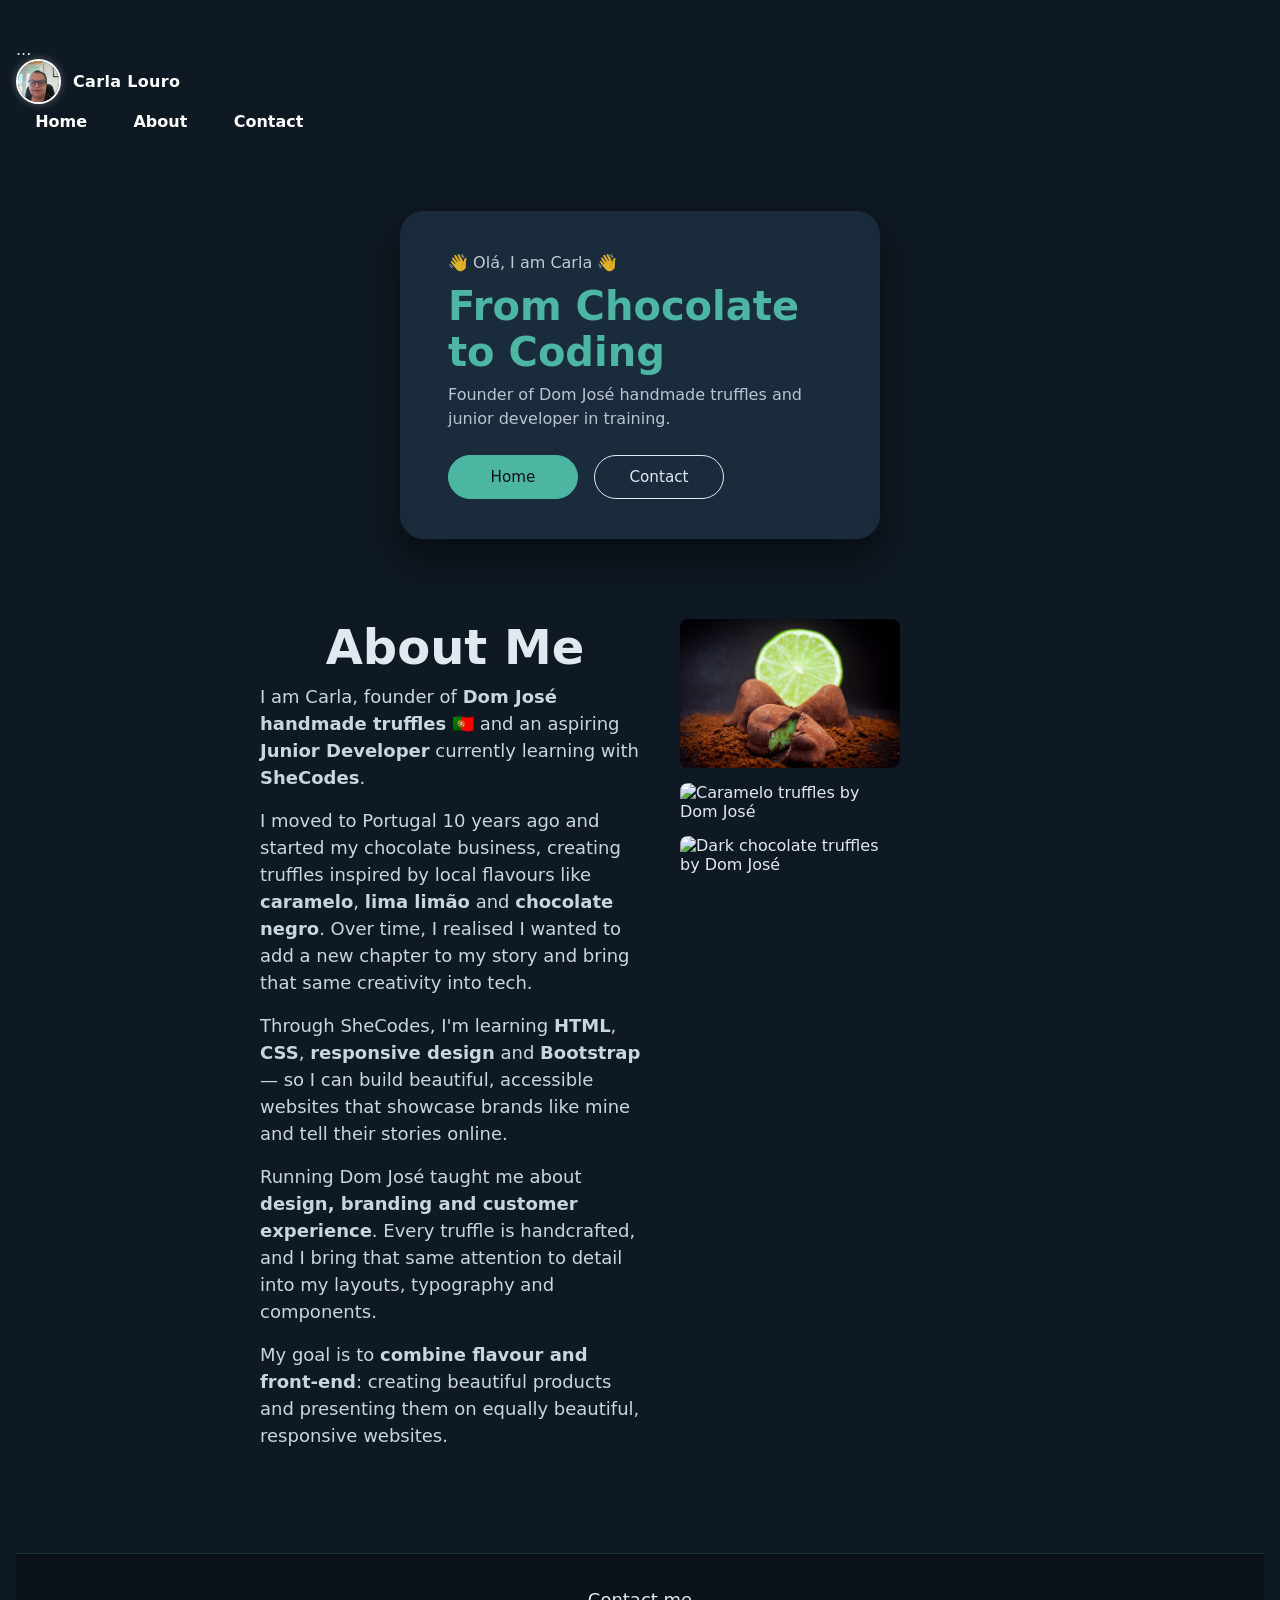
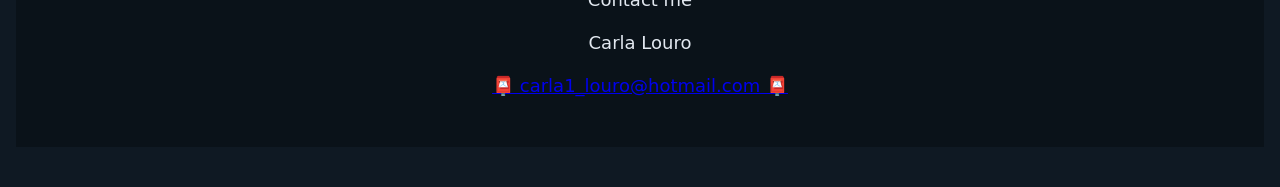
==== about.html @ e5324b71 "Add files via upload Completed week 4 Responsive Homepage Homework" ====
<!doctype html>
<html lang="en">
  <head>
    <meta charset="UTF-8" />
    <meta name="viewport" content="width=device-width, initial-scale=1.0" />
    <meta
      name="description"
      content="About Carla Louro, founder of Dom José handmade truffles and junior developer learning web design with SheCodes."
    />
    <link rel="icon" href="favicon.svg" />
    <link rel="canonical" href="[your-site-url.com](https://your-site-url.com/about.html)" />
    <title>About Carla | Dom José</title>
    <head>
  ...
  <!-- Bootstrap FIRST -->
  <link
    rel="stylesheet"
    href="[cdn.jsdelivr.net](https://cdn.jsdelivr.net/npm/bootstrap@5.3.3/dist/css/bootstrap.min.css)"
    integrity="sha384-QWTKZyjpPEjISv5WaRU9OFeRpok6YctnYmDr5pNlyT2bRjXh0JMhjY6hW+ALEwIH"
    crossorigin="anonymous"
  />
  <!-- Your CSS SECOND -->
  <link rel="stylesheet" href="style.css" />
</head>

  <body>

 <nav id="main-nav">
  <div class="nav-profile">
    <img
      src="images/carla-photo.jpg"
      alt="Carla Louro"
      class="nav-photo"
    />
    <span class="nav-name">Carla Louro</span>
  </div>
  <div class="nav-links">
    <a href="index.html">Home</a>
    <a href="about.html">About</a>
    <a href="contact.html">Contact</a>
  </div>
</nav>



    <main class="container">

      <!-- Hero card — no floating animation on inner pages -->
     <div class="hero-with-photo"></div>
      <section class="card">
        <p class="greeting"> 👋 Olá, I am Carla 👋</p>
        <h1 class="name">From Chocolate to Coding</h1>
        <p class="subtitle">
          Founder of Dom José handmade truffles and junior developer in training.
        </p>
        <div class="buttons">
          <a href="index.html" class="btn btn-primary">Home</a>
          <a href="mailto:carla1_louro@hotmail.com" class="btn btn-secondary">Contact</a>
        </div>
     </section>
      
     </div


      <!-- About section -->
      <section class="about">

        <div class="about-text">
          <h2>About Me</h2>
          <p>
            I am Carla, founder of
            <strong>Dom José handmade truffles</strong> 🇵🇹 and an aspiring
            <strong>Junior Developer</strong> currently learning with
            <strong>SheCodes</strong>.
          </p>
          <p>
            I moved to Portugal 10 years ago and started my chocolate business,
            creating truffles inspired by local flavours like
            <strong>caramelo</strong>, <strong>lima limão</strong> and
            <strong>chocolate negro</strong>. Over time, I realised I wanted to
            add a new chapter to my story and bring that same creativity into tech.
          </p>
          <p>
            Through SheCodes, I'm learning <strong>HTML</strong>,
            <strong>CSS</strong>, <strong>responsive design</strong> and
            <strong>Bootstrap</strong> — so I can build beautiful, accessible
            websites that showcase brands like mine and tell their stories online.
          </p>
          <p>
            Running Dom José taught me about
            <strong>design, branding and customer experience</strong>. Every
            truffle is handcrafted, and I bring that same attention to detail
            into my layouts, typography and components.
          </p>
          <p>
            My goal is to <strong>combine flavour and front‑end</strong>:
            creating beautiful products and presenting them on equally
            beautiful, responsive websites.
          </p>
        </div>

        <div class="about-images">
          <img
            src="images/lime-truffles.JPG"
            alt="Lime truffles by Dom José"
            class="img-fluid"
          />
          <img
            src="images/caramel-truffles.jpg"
            alt="Caramelo truffles by Dom José"
            class="img-fluid"
          />
          <img
            src="images/dark-chocolate-truffles.jpg"
            alt="Dark chocolate truffles by Dom José"
            class="img-fluid"
          />
       

        </div>

      </section>
    </main>

    <footer id="contact">
      <div class="container text-center">
        <p class="mb-1">Contact me</p>
        <p class="mb-1 fw-bold">Carla Louro</p>
        <p class="mb-0">
          <a href="mailto:carla1_louro@hotmail.com" class="text-decoration-none">
            📮 carla1_louro@hotmail.com 📮
          </a>
        </p>
      </div>
    </footer>

    <script
      src="[cdn.jsdelivr.net](https://cdn.jsdelivr.net/npm/bootstrap@5.3.3/dist/js/bootstrap.bundle.min.js)"
      integrity="sha384-YvpcrYf0tY3lHB60NNkmXc5s9fDVZLESaAA55NDzOxhy9GkcIdslK1eN7N6jIeHz"
      crossorigin="anonymous"
    ></script>
  </body>
</html>
---- style.css ----
/* =============== CSS VARIABLES =============== */

:root {
  /* Page + cards */
  --bg-color: #0f1923;          /* deep navy/charcoal */
  --card-bg: #1a2b3c;           /* slightly lighter navy */
  --card-shadow: 0 20px 40px rgba(0, 0, 0, 0.5);

  /* Colors */
  --primary-color: #4db6a2;     /* your aqua green — stays */
  --secondary-color: #e2e8f0;   /* light grey for text */

  /* Other */
  --button-radius: 999px;
  --box-shadow: 0 5px 10px rgba(0, 0, 0, 0.3);
}


/* =============== RESET =============== */
* {
  box-sizing: border-box;
  margin: 0;
  padding: 0;
}

/* =============== BASE =============== */
body {
  margin: 0;
  padding: 40px 16px;
  min-height: 100vh;
  background-color: var(--bg-color);
  color: #111827;
  font-family: system-ui, -apple-system, BlinkMacSystemFont, "Segoe UI", sans-serif;
}

main,
.container {
  max-width: 800px;
  margin: 0 auto;
}

section {
  max-width: 600px;
  width: 100%;
  margin: 0 auto 32px;
  color: var(--secondary-color);
}

section h2 {
  margin-bottom: 0.5rem;
}

section p {
  opacity: 0.9;
  text-align: left;
}

/* =============== HEADINGS =============== */
h1, h2, h3 {
  text-align: center;
  margin: 0 0 16px;
}

h1 { font-size: clamp(2rem, 6vw, 4rem); }
h2 { font-size: clamp(1.5rem, 4vw, 3rem); }
h3 { font-size: 24px; opacity: 0.9; }

/* =============== PARAGRAPHS =============== */
p {
  font-size: 18px;
  line-height: 1.5;
  margin-bottom: 16px;
  text-align: center;
  color: var(--secondary-color);
}

/* =============== NAVBAR =============== */
.navbar {
  box-shadow: 0 2px 10px rgba(0, 0, 0, 0.2);
}

/* =============== HERO CARD =============== */
.card {
  background-color: var(--card-bg);
  padding: 2.5rem 3rem;
  border-radius: 1.5rem;
  box-shadow: var(--card-shadow);
  text-align: left;
  max-width: 480px;
  width: 100%;
  margin: 40px auto;
  border: none; /* overrides Bootstrap's default card border */
}

/* Floating animation — applied via extra class to avoid
   affecting any other cards on other pages */
.floating-card {
  animation: floatCard 4s ease-in-out infinite;
  will-change: transform;
}

@keyframes floatCard {
  0%   { transform: translateY(0px); }
  50%  { transform: translateY(-12px); }
  100% { transform: translateY(0px); }
}
/* =============== HERO + PHOTO ROW =============== */
.hero-with-photo {
  display: flex;
  flex-direction: row;
  align-items: center;
  justify-content: center;
  gap: 2rem;
  margin-top: 2rem;
  flex-wrap: wrap;   /* stacks on mobile */
}

.carla-photo {
  height: 150px !important;
  width: 150px !important;
  max-width: 150px !important;
  min-width: 150px !important;
  object-fit: cover;
  object-position: center 25%;
  border-radius: 50% !important;
  border: 3px solid #4db6a2;
  box-shadow: 0 0 20px rgba(77, 182, 162, 0.4);
  display: block !important;
  flex-shrink: 0;
}


/* =============== CARD CONTENT =============== */
.greeting {
  font-size: 1rem;
  margin-bottom: 0.5rem;
  opacity: 0.85;
  color: #e2e8f0;
  text-align: left;
}

.name {
  font-size: clamp(1.6rem, 4vw, 2.5rem);
  color: var(--primary-color);
  margin-bottom: 0.5rem;
  text-align: left;
}

.subtitle {
  font-size: 1rem;
  opacity: 0.9;
  margin-bottom: 1.5rem;
  color: #cbd5e1;
  text-align: left;
}

/* =============== BUTTONS =============== */
.buttons {
  display: flex;
  gap: 1rem;
  justify-content: flex-start;
  align-items: center;
  flex-wrap: wrap;
}

.btn {
  display: inline-flex;
  justify-content: center;
  align-items: center;
  min-width: 130px;
  padding: 0.75rem 1.6rem;
  border-radius: var(--button-radius);
  font-size: 0.95rem;
  text-decoration: none;
  border: 1px solid transparent;
  transition:
    background-color 0.2s ease,
    color 0.2s ease,
    transform 0.1s ease;
}

.btn-primary {
  background-color: var(--primary-color);
  color: #0b1120;
  border-color: var(--primary-color);
}

.btn-secondary {
  background-color: transparent;
  color: #e2e8f0;
  border-color: #e2e8f0;
}

.btn:hover {
  transform: translateY(-2px);
  filter: brightness(1.1);
}

/* =============== LEARNING SECTION =============== */
.learning-section {
  background: rgba(255, 255, 255, 0.05);     /* darker, subtle on navy */
  backdrop-filter: blur(6px);
  -webkit-backdrop-filter: blur(6px);
  border-radius: 1rem;
  padding: 2rem 2rem;
  border-left: 4px solid var(--primary-color);
  border: 1px solid rgba(77, 182, 162, 0.15); /* subtle aqua border all round */
  border-left: 4px solid var(--primary-color); /* keeps the strong left accent */
  max-width: 480px;
}

.learning-section h2 {
  color: #4db6a2;                /* aqua instead of plain white — matches the theme */
  text-align: left;
  font-size: 1.6rem;
  margin-bottom: 0.75rem;
}

.learning-section p {
  color: #cbd5e1;                /* slightly softer than before, reads well on dark */
  text-align: left;
  font-size: 1rem;
  opacity: 1;
  margin: 0;
}


/* =============== NAVIGATION LINKS (other pages) =============== */
.navigation-links {
  display: flex;
  margin-top: 40px;
  justify-content: center;
}

.navigation-links a {
  margin: 20px;
  border-radius: 4px;
  padding: 20px 15px;
  text-decoration: none;
  text-transform: capitalize;
}

.contact-link {
  background: var(--primary-color);
  box-shadow: var(--box-shadow);
  color: #0b1120;
}

.about-link {
  color: var(--primary-color);
  border: 1px solid var(--primary-color);
}

.homepage-link {
  color: var(--primary-color);
  text-align: center;
  display: block;
}

/* =============== ABOUT PAGE =============== */
.about-paragraphs {
  display: flex;
  margin: 30px 0;
}

.about-paragraphs p {
  margin: 10px;
}

.about {
  max-width: 1100px;
  margin: 40px auto;
  padding: 40px 20px;
  display: flex;
  flex-wrap: wrap;
  gap: 30px;
  align-items: flex-start;
  justify-content: center;
}

.about-text {
  flex: 1 1 300px;
  min-width: 260px;
}

.about-text p {
  text-align: left;
}

.about-images {
  flex: 1 1 250px;
  min-width: 220px;
  display: flex;
  flex-direction: column;
  gap: 15px;
  align-items: flex-start;
}

.about-images img {
  display: block;
  max-width: 220px;
  width: 100%;
  height: auto;
  border-radius: 8px;
  object-fit: cover;
}

/* =============== EMAIL LINK =============== */
.email-link {
  display: flex;
  justify-content: center;
  color: var(--primary-color);
  font-size: 28px;
  text-decoration: none;
}

.email-link:hover {
  text-decoration: underline;
}

/* =============== CONTACT NAV =============== */
.contact-nav {
  text-align: center;
  margin-top: 24px;
}

.contact-nav a {
  display: inline-block;
  margin: 0 0.8rem;
  font-size: 1.2rem;
  color: var(--secondary-color);
  text-decoration: none;
}

.contact-nav a:hover {
  color: var(--primary-color);
}

/* =============== NAVBAR =============== */
body {
  margin: 0;
  padding: 40px 16px;
  min-height: 100vh;
  background-color: var(--bg-color);
  color: var(--secondary-color);
  font-family: system-ui, -apple-system, BlinkMacSystemFont, "Segoe UI", sans-serif;
}

p {
  font-size: 18px;
  line-height: 1.5;
  margin-bottom: 16px;
  text-align: center;
  color: var(--secondary-color);
}

section p {
  color: #cbd5e1;
  opacity: 1;
}


.nav-profile {
  display: flex;
  align-items: center;
  gap: 0.75rem;
}

.nav-photo {
  width: 45px;
  height: 45px;
  border-radius: 50%;
  object-fit: cover;
  object-position: center 25%;
  border: 2px solid #fff;
  box-shadow: 0 0 8px rgba(255, 255, 255, 0.3);
}

.nav-name {
  color: #ffffff;
  font-weight: 700;
  font-size: 1rem;
  letter-spacing: 0.02em;
}

.nav-links {
  display: flex;
  gap: 0.5rem;
  align-items: center;
}

#main-nav a {
  color: #ffffff;
  font-size: 1rem;
  font-weight: 600;
  text-decoration: none;
  padding: 0.5rem 1.2rem;
  border-radius: 999px;
  transition: background-color 0.2s ease;
}

#main-nav a:hover {
  background-color: rgba(255, 255, 255, 0.15);
}

/* Mobile — stack photo above links */
@media (max-width: 576px) {
  #main-nav {
    flex-direction: column;
    gap: 0.75rem;
    padding: 1rem;
  }

  .nav-links {
    justify-content: center;
  }
}



/* =============== FOOTER =============== */
footer {
  background-color: #0a1219 !important;  /* darkest tone */
  border-top: 1px solid rgba(77, 182, 162, 0.2);
  color: #fff;
  padding: 2rem 0;
  margin-top: 3rem;
}

/* =============== RESPONSIVE =============== */
@media (max-width: 768px) {
  body {
    padding: 20px 12px;
  }

  .card {
    padding: 2rem 1.5rem;
  }

  .about {
    flex-direction: column;
    align-items: center;
    text-align: left;
  }

  .about-images {
    align-items: center;
  }

  .about-images img {
    max-width: 200px;
  }

  .buttons {
    justify-content: center;
  }
  .carla-photo {
  height: 120px !important;
  width: 120px !important;
  max-width: 120px !important;
  min-width: 120px !important;
  object-fit: cover;
  object-position: center 25%;
  border-radius: 50% !important;
  border: 3px solid #4db6a2;
  box-shadow: 0 0 20px rgba(77, 182, 162, 0.4);
  margin-bottom: 1rem;
  display: block !important;
  flex-shrink: 0;
}


}

/* =============== PROJECTS SECTION =============== */
.projects-section {
  max-width: 760px;
  margin: 0 auto 3rem;
}

.projects-title {
  color: #113831;
  text-align: center;
  font-size: 1.8rem;
  font-weight: 700;
  margin-bottom: 0.5rem;
}

.projects-intro {
  color: #e2e8f0;
  text-align: center;
  font-size: 1rem;
  margin-bottom: 2rem;
  opacity: 1;
}

.projects-grid {
  display: grid;
  grid-template-columns: repeat(auto-fit, minmax(220px, 1fr));
  gap: 1.5rem;
}

.project-card {
  background: rgba(255, 255, 255, 0.12);
  backdrop-filter: blur(6px);
  -webkit-backdrop-filter: blur(6px);
  border-radius: 1.2rem;
  padding: 1.6rem 1.5rem;
  display: flex;
  flex-direction: column;
  gap: 0.6rem;
  box-shadow: 0 8px 24px rgba(0, 0, 0, 0.2);
  transition: transform 0.3s ease, box-shadow 0.3s ease;
}

.project-card:hover {
  transform: translateY(-6px);
  box-shadow: 0 16px 36px rgba(0, 0, 0, 0.3);
}

.project-header {
  display: flex;
  justify-content: space-between;
  align-items: center;
}

.project-icon {
  font-size: 1.8rem;
}

.project-tag {
  font-size: 0.75rem;
  font-weight: 600;
  background: rgba(77, 182, 162, 0.2);
  color: #123d36;
  padding: 0.25rem 0.7rem;
  border-radius: 999px;
  border: 1px solid rgba(77, 182, 162, 0.4);
}

.project-name {
  color: #fff;
  font-size: 1.1rem;
  font-weight: 700;
  text-align: left;
  margin: 0;
}

.project-desc {
  color: #cbd5e1;
  font-size: 0.9rem;
  line-height: 1.6;
  text-align: left;
  margin: 0;
  flex-grow: 1;
  opacity: 1;
}

.project-links {
  display: flex;
  gap: 0.6rem;
  flex-wrap: wrap;
  margin-top: 0.5rem;
}

.project-btn {
  display: inline-block;
  padding: 0.45rem 1rem;
  border-radius: 999px;
  font-size: 0.85rem;
  font-weight: 600;
  text-decoration: none;
  background-color: #4db6a2;
  color: #0b1120;
  transition: background-color 0.2s ease, transform 0.1s ease;
}

.project-btn:hover {
  background-color: #3a9e8c;
  color: #fff;
  transform: translateY(-2px);
}

.project-btn-outline {
  background-color: transparent;
  color: #4db6a2;
  border: 1px solid #4db6a2;
}

.project-btn-outline:hover {
  background-color: #4db6a2;
  color: #0b1120;
}
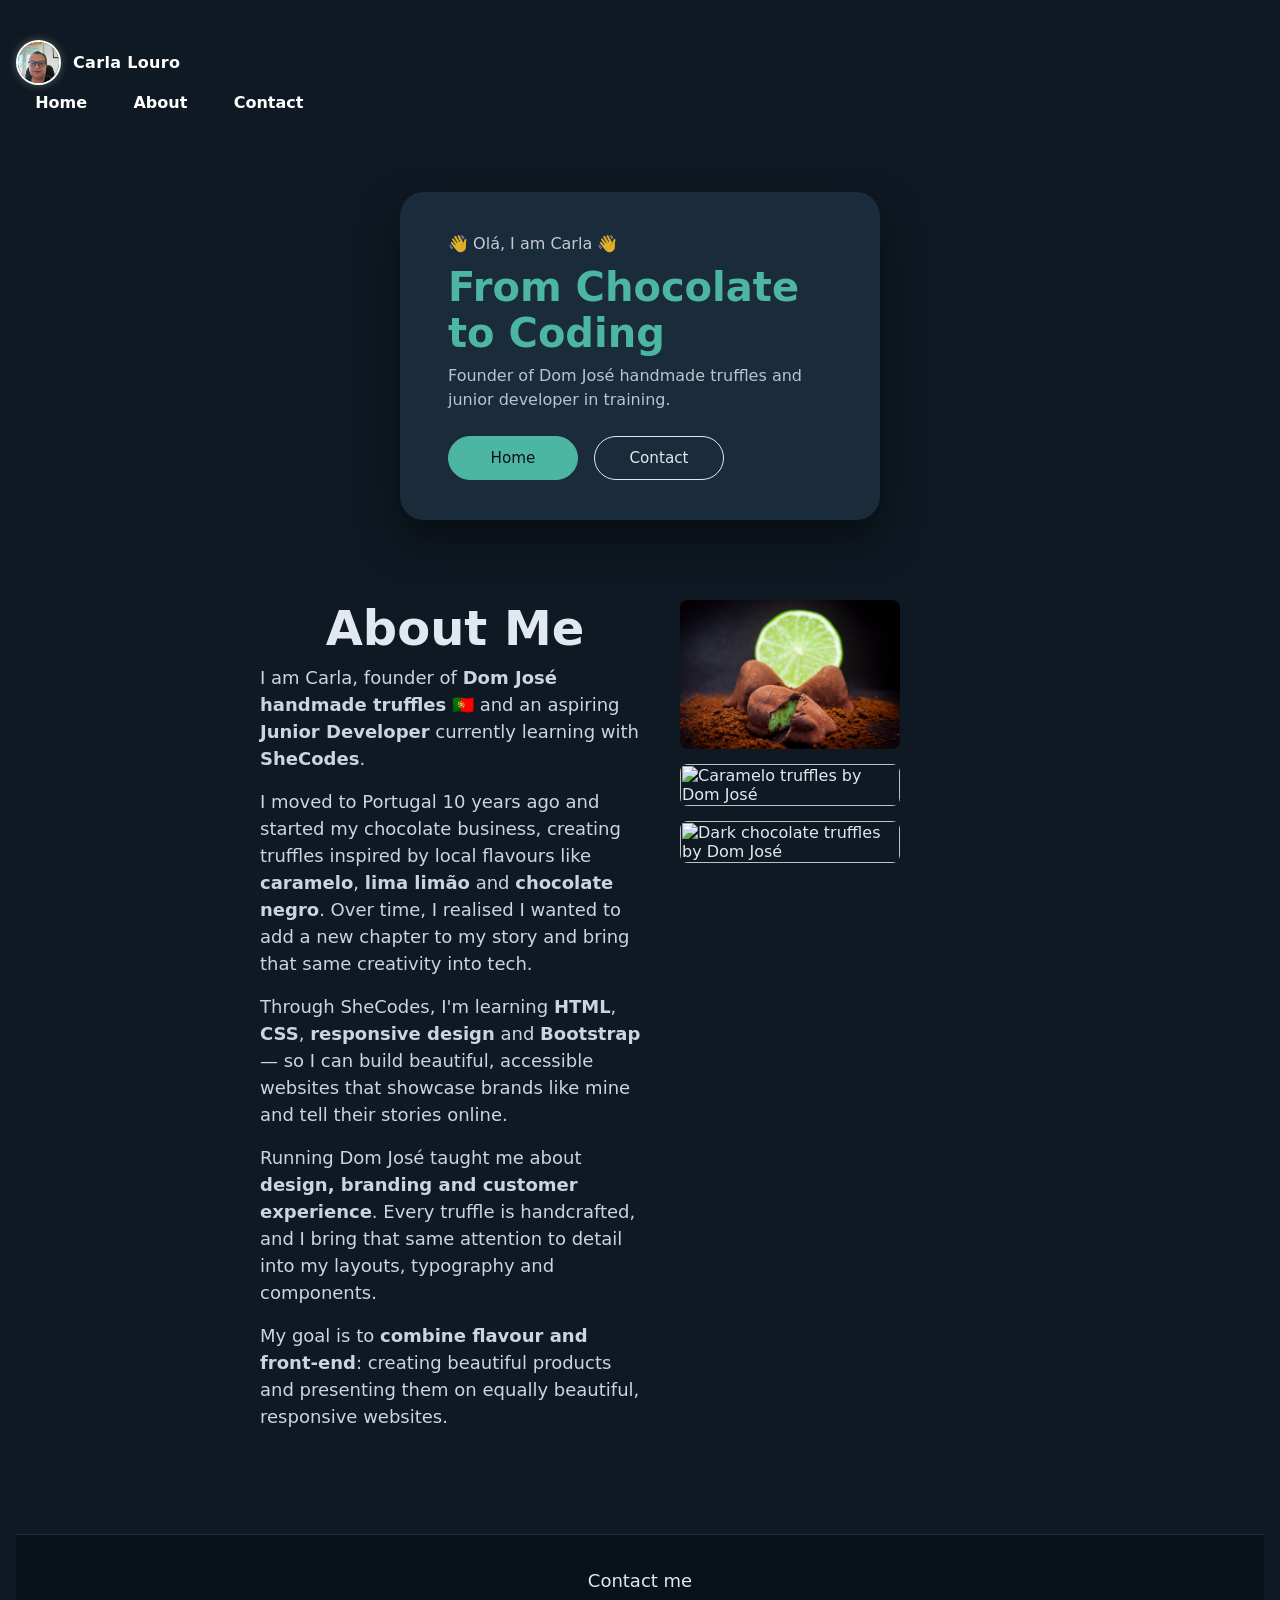
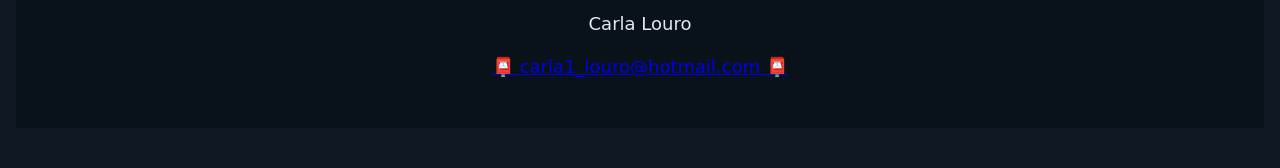
==== commit 59115b3d: "Add files via upload cleaned up header and inserted correct OG tags" ====
--- a/about.html
+++ b/about.html
@@ -1,18 +1,34 @@
-<!doctype html>
-<html lang="en">
-  <head>
-    <meta charset="UTF-8" />
-    <meta name="viewport" content="width=device-width, initial-scale=1.0" />
-    <meta
-      name="description"
-      content="About Carla Louro, founder of Dom José handmade truffles and junior developer learning web design with SheCodes."
-    />
-    <link rel="icon" href="favicon.svg" />
-    <link rel="canonical" href="[your-site-url.com](https://your-site-url.com/about.html)" />
-    <title>About Carla | Dom José</title>
-    <head>
-  ...
+<head>
+  <meta charset="UTF-8" />
+  <meta name="viewport" content="width=device-width, initial-scale=1.0" />
+  <meta
+    name="description"
+    content="About Carla Louro, founder of Dom José handmade truffles and junior developer learning web design with SheCodes."
+  />
+  <link rel="icon" href="favicon.svg" />
+
+  <!-- Open Graph — about.html only -->
+  <meta property="og:title" content="About Carla | Dom José Chocolates" />
+  <meta property="og:description" content="From handmade Portuguese truffles to front-end development — the story of Carla Louro." />
+  <meta property="og:url" content="https://carla-portfolio-project.vercel.app/about.html" />
+  <meta property="og:type" content="website" />
+  <meta property="og:image" content="https://carla-portfolio-project.vercel.app/images/carla-photo.jpg" />
+
+  <link rel="canonical" href="https://carla-portfolio-project.vercel.app/about.html" />
+  <title>About Carla | Dom José</title>
+  <link
+    rel="stylesheet"
+    href="[cdn.jsdelivr.net](https://cdn.jsdelivr.net/npm/bootstrap@5.3.3/dist/css/bootstrap.min.css)"
+    integrity="sha384-QWTKZyjpPEjISv5WaRU9OFeRpok6YctnYmDr5pNlyT2bRjXh0JMhjY6hW+ALEwIH"
+    crossorigin="anonymous"
+  />
+  <link rel="stylesheet" href="style.css" />
+</head>
+
+
   <!-- Bootstrap FIRST -->
+   
+
   <link
     rel="stylesheet"
     href="[cdn.jsdelivr.net](https://cdn.jsdelivr.net/npm/bootstrap@5.3.3/dist/css/bootstrap.min.css)"
@@ -21,6 +37,7 @@
   />
   <!-- Your CSS SECOND -->
   <link rel="stylesheet" href="style.css" />
+  <link rel="canonical" href="https://carla-portfolio-project.vercel.app/about.html" />
 </head>
 
   <body>
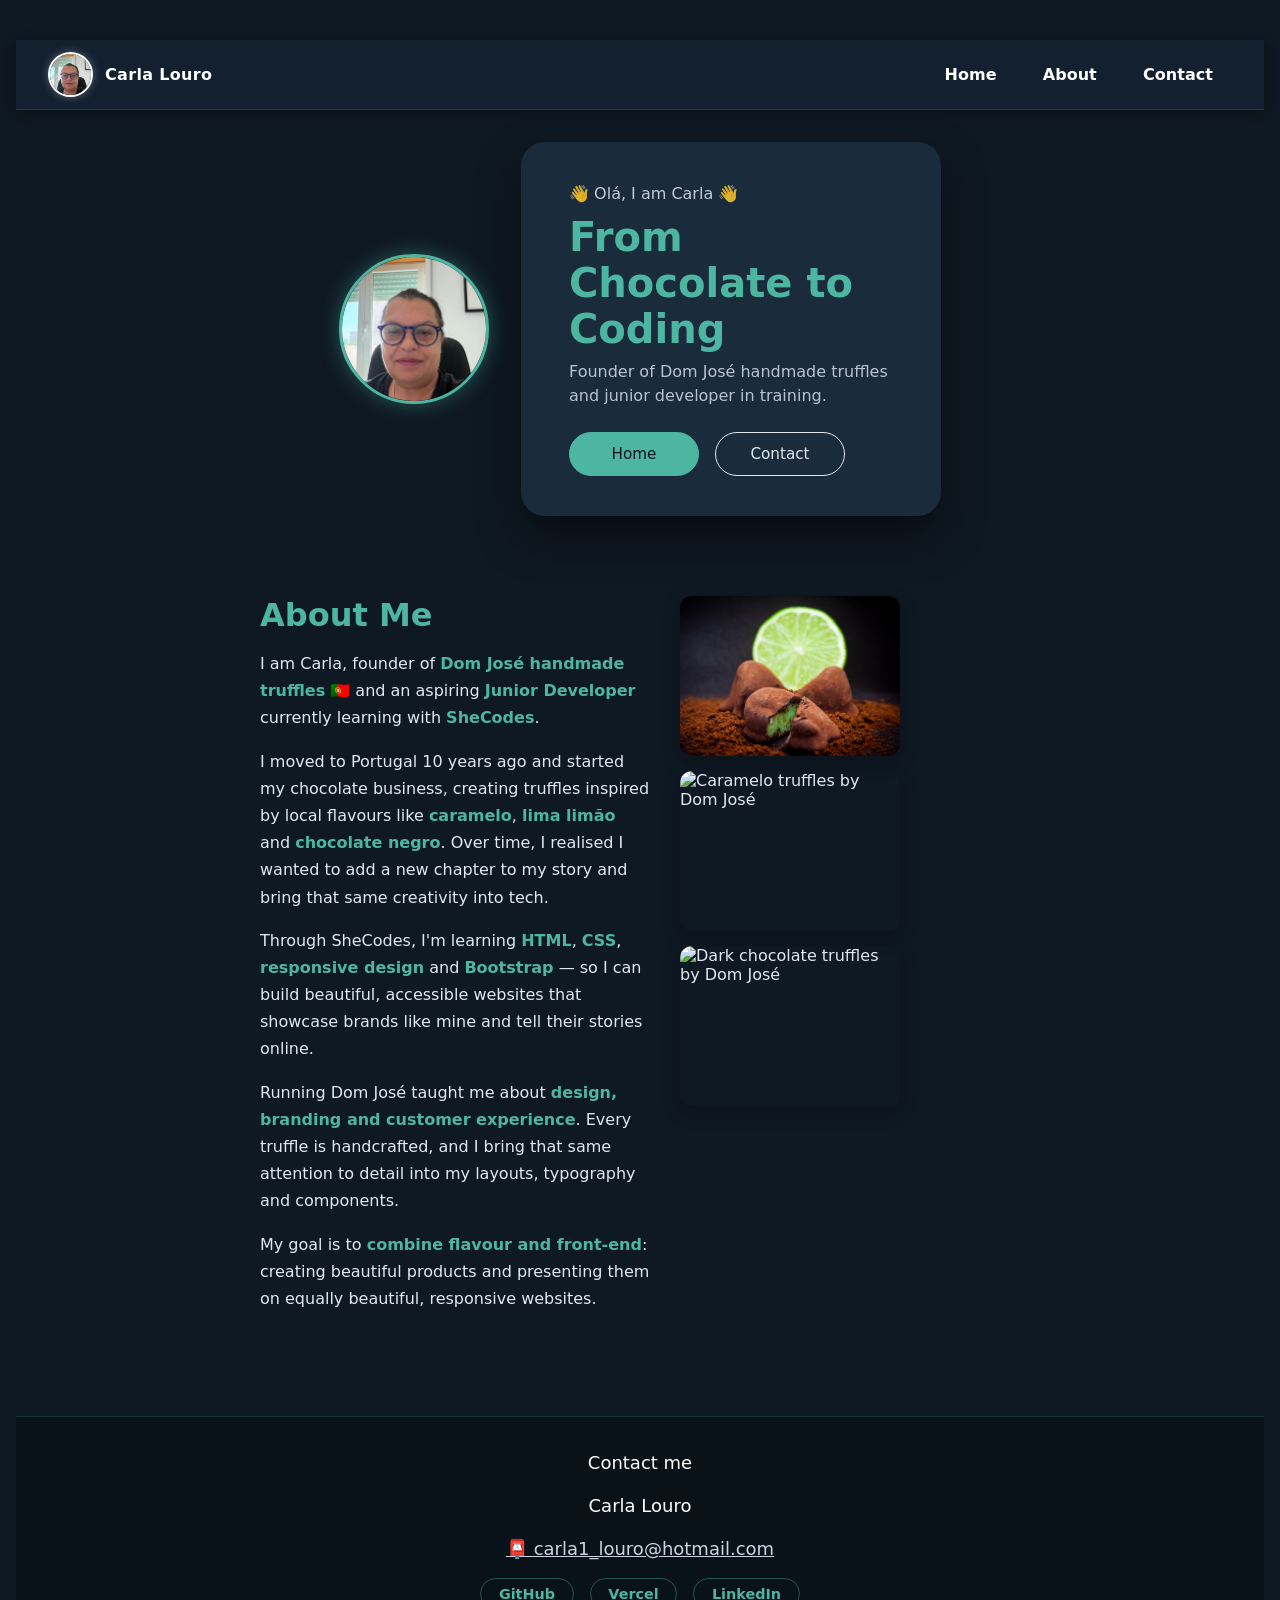
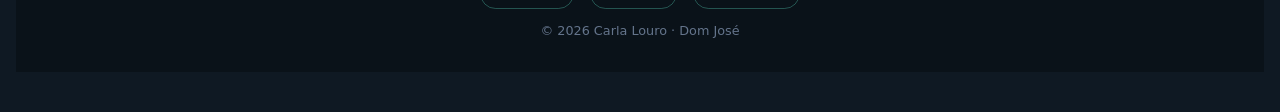
==== commit d099c74b: "Add files via upload fixed links to github, vercel, and linkedin" ====
--- a/about.html
+++ b/about.html
@@ -1,87 +1,82 @@
-<head>
-  <meta charset="UTF-8" />
-  <meta name="viewport" content="width=device-width, initial-scale=1.0" />
-  <meta
-    name="description"
-    content="About Carla Louro, founder of Dom José handmade truffles and junior developer learning web design with SheCodes."
-  />
-  <link rel="icon" href="favicon.svg" />
+<!doctype html>
+<html lang="en">
+  <head>
+    <meta charset="UTF-8" />
+    <meta name="viewport" content="width=device-width, initial-scale=1.0" />
+    <meta
+      name="description"
+      content="About Carla Louro, founder of Dom José handmade truffles and junior developer learning web design with SheCodes."
+    />
+    <link rel="icon" href="favicon.svg" />
 
-  <!-- Open Graph — about.html only -->
-  <meta property="og:title" content="About Carla | Dom José Chocolates" />
-  <meta property="og:description" content="From handmade Portuguese truffles to front-end development — the story of Carla Louro." />
-  <meta property="og:url" content="https://carla-portfolio-project.vercel.app/about.html" />
-  <meta property="og:type" content="website" />
-  <meta property="og:image" content="https://carla-portfolio-project.vercel.app/images/carla-photo.jpg" />
+    <!-- Open Graph -->
+    <meta property="og:title" content="About Carla | Dom José Chocolates" />
+    <meta
+      property="og:description"
+      content="From handmade Portuguese truffles to front-end development — the story of Carla Louro."
+    />
+    <meta
+      property="og:url"
+      content="[carla-portfolio-project.vercel.appReplace Allcarla-portfolio-project.vercel.app/about.html)"
+    />
+    <meta property="og:type" content="website" />
+    <meta
+      property="og:image"
+      content="[carla-portfolio-project.vercel.appReplace Allcarla-portfolio-project.vercel.app/images/carla-photo.jpg)"
+    />
 
-  <link rel="canonical" href="https://carla-portfolio-project.vercel.app/about.html" />
-  <title>About Carla | Dom José</title>
-  <link
-    rel="stylesheet"
-    href="[cdn.jsdelivr.net](https://cdn.jsdelivr.net/npm/bootstrap@5.3.3/dist/css/bootstrap.min.css)"
-    integrity="sha384-QWTKZyjpPEjISv5WaRU9OFeRpok6YctnYmDr5pNlyT2bRjXh0JMhjY6hW+ALEwIH"
-    crossorigin="anonymous"
-  />
-  <link rel="stylesheet" href="style.css" />
-</head>
-
-
-  <!-- Bootstrap FIRST -->
-   
-
-  <link
-    rel="stylesheet"
-    href="[cdn.jsdelivr.net](https://cdn.jsdelivr.net/npm/bootstrap@5.3.3/dist/css/bootstrap.min.css)"
-    integrity="sha384-QWTKZyjpPEjISv5WaRU9OFeRpok6YctnYmDr5pNlyT2bRjXh0JMhjY6hW+ALEwIH"
-    crossorigin="anonymous"
-  />
-  <!-- Your CSS SECOND -->
-  <link rel="stylesheet" href="style.css" />
-  <link rel="canonical" href="https://carla-portfolio-project.vercel.app/about.html" />
-</head>
-
+    <link
+      rel="canonical"
+      href="[carla-portfolio-project.vercel.appReplace Allcarla-portfolio-project.vercel.app/about.html)"
+    />
+    <title>About Carla | Dom José</title>
+    <link
+      rel="stylesheet"
+      href="[cdn.jsdelivr.netReplace Allcdn.jsdelivr.net/npm/bootstrap@5.3.3/dist/css/bootstrap.min.css)"
+      integrity="sha384-QWTKZyjpPEjISv5WaRU9OFeRpok6YctnYmDr5pNlyT2bRjXh0JMhjY6hW+ALEwIH"
+      crossorigin="anonymous"
+    />
+    <link rel="stylesheet" href="style.css" />
+  </head>
   <body>
-
- <nav id="main-nav">
-  <div class="nav-profile">
-    <img
-      src="images/carla-photo.jpg"
-      alt="Carla Louro"
-      class="nav-photo"
-    />
-    <span class="nav-name">Carla Louro</span>
-  </div>
-  <div class="nav-links">
-    <a href="index.html">Home</a>
-    <a href="about.html">About</a>
-    <a href="contact.html">Contact</a>
-  </div>
-</nav>
-
-
+    <nav id="main-nav">
+      <div class="nav-profile">
+        <img src="images/carla-photo.jpg" alt="Carla Louro" class="nav-photo" />
+        <span class="nav-name">Carla Louro</span>
+      </div>
+      <div class="nav-links">
+        <a href="index.html">Home</a>
+        <a href="about.html">About</a>
+        <a href="contact.html">Contact</a>
+      </div>
+    </nav>
 
     <main class="container">
-
-      <!-- Hero card — no floating animation on inner pages -->
-     <div class="hero-with-photo"></div>
-      <section class="card">
-        <p class="greeting"> 👋 Olá, I am Carla 👋</p>
-        <h1 class="name">From Chocolate to Coding</h1>
-        <p class="subtitle">
-          Founder of Dom José handmade truffles and junior developer in training.
-        </p>
-        <div class="buttons">
-          <a href="index.html" class="btn btn-primary">Home</a>
-          <a href="mailto:carla1_louro@hotmail.com" class="btn btn-secondary">Contact</a>
-        </div>
-     </section>
-      
-     </div
-
+      <!-- Hero card + photo -->
+      <div class="hero-with-photo">
+        <img
+          src="images/carla-photo.jpg"
+          alt="Carla Louro, founder of Dom José"
+          class="carla-photo"
+        />
+        <section class="card">
+          <p class="greeting">👋 Olá, I am Carla 👋</p>
+          <h1 class="name">From Chocolate to Coding</h1>
+          <p class="subtitle">
+            Founder of Dom José handmade truffles and junior developer in
+            training.
+          </p>
+          <div class="buttons">
+            <a href="index.html" class="btn btn-primary">Home</a>
+            <a href="mailto:carla1_louro@hotmail.com" class="btn btn-secondary"
+              >Contact</a
+            >
+          </div>
+        </section>
+      </div>
 
       <!-- About section -->
       <section class="about">
-
         <div class="about-text">
           <h2>About Me</h2>
           <p>
@@ -95,13 +90,15 @@
             creating truffles inspired by local flavours like
             <strong>caramelo</strong>, <strong>lima limão</strong> and
             <strong>chocolate negro</strong>. Over time, I realised I wanted to
-            add a new chapter to my story and bring that same creativity into tech.
+            add a new chapter to my story and bring that same creativity into
+            tech.
           </p>
           <p>
             Through SheCodes, I'm learning <strong>HTML</strong>,
             <strong>CSS</strong>, <strong>responsive design</strong> and
             <strong>Bootstrap</strong> — so I can build beautiful, accessible
-            websites that showcase brands like mine and tell their stories online.
+            websites that showcase brands like mine and tell their stories
+            online.
           </p>
           <p>
             Running Dom José taught me about
@@ -132,27 +129,54 @@
             alt="Dark chocolate truffles by Dom José"
             class="img-fluid"
           />
-       
-
         </div>
-
       </section>
     </main>
 
-    <footer id="contact">
+    <footer id="contact-footer">
       <div class="container text-center">
         <p class="mb-1">Contact me</p>
         <p class="mb-1 fw-bold">Carla Louro</p>
-        <p class="mb-0">
-          <a href="mailto:carla1_louro@hotmail.com" class="text-decoration-none">
-            📮 carla1_louro@hotmail.com 📮
+        <p class="mb-2">
+          <a
+            href="mailto:carla1_louro@hotmail.com"
+            class="text-decoration-none footer-link"
+          >
+            📮 carla1_louro@hotmail.com
           </a>
         </p>
+        <div class="footer-social">
+          <a
+            href="https://github.com/CL3372"
+            target="_blank"
+            rel="noopener noreferrer"
+            class="footer-social-link"
+          >
+            GitHub
+          </a>
+          <a
+            href="https://vercel.com/carla-louro-s-projects"
+            target="_blank"
+            rel="noopener noreferrer"
+            class="footer-social-link"
+          >
+            Vercel
+          </a>
+          <a
+            href="https://www..com/in/carla-louro-42b0115b/"
+            target="_blank"
+            rel="noopener noreferrer"
+            class="footer-social-link"
+          >
+            LinkedIn
+          </a>
+        </div>
+        <p class="footer-copy">© 2026 Carla Louro · Dom José</p>
       </div>
     </footer>
 
     <script
-      src="[cdn.jsdelivr.net](https://cdn.jsdelivr.net/npm/bootstrap@5.3.3/dist/js/bootstrap.bundle.min.js)"
+      src="[cdn.jsdelivr.netReplace Allcdn.jsdelivr.net/npm/bootstrap@5.3.3/dist/js/bootstrap.bundle.min.js)"
       integrity="sha384-YvpcrYf0tY3lHB60NNkmXc5s9fDVZLESaAA55NDzOxhy9GkcIdslK1eN7N6jIeHz"
       crossorigin="anonymous"
     ></script>
--- a/style.css
+++ b/style.css
@@ -1,20 +1,13 @@
 /* =============== CSS VARIABLES =============== */
-
 :root {
-  /* Page + cards */
-  --bg-color: #0f1923;          /* deep navy/charcoal */
-  --card-bg: #1a2b3c;           /* slightly lighter navy */
+  --bg-color: #0f1923;
+  --card-bg: #1a2b3c;
   --card-shadow: 0 20px 40px rgba(0, 0, 0, 0.5);
-
-  /* Colors */
-  --primary-color: #4db6a2;     /* your aqua green — stays */
-  --secondary-color: #e2e8f0;   /* light grey for text */
-
-  /* Other */
+  --primary-color: #4db6a2;
+  --secondary-color: #e2e8f0;
   --button-radius: 999px;
   --box-shadow: 0 5px 10px rgba(0, 0, 0, 0.3);
 }
-
 
 /* =============== RESET =============== */
 * {
@@ -29,7 +22,7 @@
   padding: 40px 16px;
   min-height: 100vh;
   background-color: var(--bg-color);
-  color: #111827;
+  color: var(--secondary-color);
   font-family: system-ui, -apple-system, BlinkMacSystemFont, "Segoe UI", sans-serif;
 }
 
@@ -51,7 +44,8 @@
 }
 
 section p {
-  opacity: 0.9;
+  color: #cbd5e1;
+  opacity: 1;
   text-align: left;
 }
 
@@ -75,8 +69,59 @@
 }
 
 /* =============== NAVBAR =============== */
-.navbar {
-  box-shadow: 0 2px 10px rgba(0, 0, 0, 0.2);
+#main-nav {
+  background-color: #132030;
+  box-shadow: 0 2px 10px rgba(0, 0, 0, 0.4);
+  border-bottom: 1px solid rgba(77, 182, 162, 0.2);
+  display: flex;
+  flex-direction: row;
+  justify-content: space-between;
+  align-items: center;
+  padding: 0.75rem 2rem;
+  width: 100%;
+}
+
+.nav-profile {
+  display: flex;
+  align-items: center;
+  gap: 0.75rem;
+}
+
+.nav-photo {
+  width: 45px;
+  height: 45px;
+  border-radius: 50%;
+  object-fit: cover;
+  object-position: center 25%;
+  border: 2px solid #fff;
+  box-shadow: 0 0 8px rgba(255, 255, 255, 0.3);
+}
+
+.nav-name {
+  color: #ffffff;
+  font-weight: 700;
+  font-size: 1rem;
+  letter-spacing: 0.02em;
+}
+
+.nav-links {
+  display: flex;
+  gap: 0.5rem;
+  align-items: center;
+}
+
+#main-nav a {
+  color: #ffffff;
+  font-size: 1rem;
+  font-weight: 600;
+  text-decoration: none;
+  padding: 0.5rem 1.2rem;
+  border-radius: 999px;
+  transition: background-color 0.2s ease;
+}
+
+#main-nav a:hover {
+  background-color: rgba(255, 255, 255, 0.15);
 }
 
 /* =============== HERO CARD =============== */
@@ -89,11 +134,9 @@
   max-width: 480px;
   width: 100%;
   margin: 40px auto;
-  border: none; /* overrides Bootstrap's default card border */
-}
-
-/* Floating animation — applied via extra class to avoid
-   affecting any other cards on other pages */
+  border: none;
+}
+
 .floating-card {
   animation: floatCard 4s ease-in-out infinite;
   will-change: transform;
@@ -104,6 +147,7 @@
   50%  { transform: translateY(-12px); }
   100% { transform: translateY(0px); }
 }
+
 /* =============== HERO + PHOTO ROW =============== */
 .hero-with-photo {
   display: flex;
@@ -112,9 +156,168 @@
   justify-content: center;
   gap: 2rem;
   margin-top: 2rem;
-  flex-wrap: wrap;   /* stacks on mobile */
-}
-
+  flex-wrap: nowrap;
+}
+
+.hero-with-photo .card {
+  flex: 1;
+  max-width: 420px;
+  margin: 0;
+}
+
+/* =============== CARD CONTENT =============== */
+.greeting {
+  font-size: 1rem;
+  margin-bottom: 0.5rem;
+  opacity: 0.85;
+  color: #e2e8f0;
+  text-align: left;
+}
+
+.name {
+  font-size: clamp(1.6rem, 4vw, 2.5rem);
+  color: var(--primary-color);
+  margin-bottom: 0.5rem;
+  text-align: left;
+}
+
+.subtitle {
+  font-size: 1rem;
+  opacity: 0.9;
+  margin-bottom: 1.5rem;
+  color: #cbd5e1;
+  text-align: left;
+}
+
+/* =============== BUTTONS =============== */
+.buttons {
+  display: flex;
+  gap: 1rem;
+  justify-content: flex-start;
+  align-items: center;
+  flex-wrap: wrap;
+}
+
+.btn {
+  display: inline-flex;
+  justify-content: center;
+  align-items: center;
+  min-width: 130px;
+  padding: 0.75rem 1.6rem;
+  border-radius: var(--button-radius);
+  font-size: 0.95rem;
+  text-decoration: none;
+  border: 1px solid transparent;
+  transition: background-color 0.2s ease, color 0.2s ease, transform 0.1s ease;
+}
+
+.btn-primary {
+  background-color: var(--primary-color);
+  color: #0b1120;
+  border-color: var(--primary-color);
+}
+
+.btn-secondary {
+  background-color: transparent;
+  color: #e2e8f0;
+  border-color: #e2e8f0;
+}
+
+.btn:hover {
+  transform: translateY(-2px);
+  filter: brightness(1.1);
+}
+
+/* =============== LEARNING SECTION =============== */
+.learning-section {
+  background: rgba(255, 255, 255, 0.05);
+  backdrop-filter: blur(6px);
+  -webkit-backdrop-filter: blur(6px);
+  border-radius: 1rem;
+  padding: 2rem;
+  border-left: 4px solid var(--primary-color);
+  border: 1px solid rgba(77, 182, 162, 0.15);
+  border-left: 4px solid var(--primary-color);
+  max-width: 480px;
+}
+
+.learning-section h2 {
+  color: #4db6a2;
+  text-align: left;
+  font-size: 1.6rem;
+  margin-bottom: 0.75rem;
+}
+
+.learning-section p {
+  color: #cbd5e1;
+  text-align: left;
+  font-size: 1rem;
+  opacity: 1;
+  margin: 0;
+}
+
+/* =============== ABOUT PAGE =============== */
+.about {
+  max-width: 1100px;
+  margin: 40px auto;
+  padding: 40px 20px;
+  display: flex;
+  flex-wrap: wrap;
+  gap: 30px;
+  align-items: flex-start;
+  justify-content: center;
+}
+
+.about-text {
+  flex: 1 1 300px;
+  min-width: 260px;
+}
+
+.about-text h2 {
+  color: #4db6a2;
+  text-align: left;
+  font-size: 2rem;
+  margin-bottom: 1rem;
+}
+
+.about-text p {
+  color: #e2e8f0;
+  text-align: left;
+  font-size: 1rem;
+  line-height: 1.7;
+  opacity: 1;
+}
+
+.about-text strong {
+  color: #4db6a2;
+}
+
+.about-images {
+  flex: 1 1 250px;
+  min-width: 220px;
+  display: flex;
+  flex-direction: column;
+  gap: 15px;
+  align-items: flex-start;
+}
+
+.about-images img {
+  display: block;
+  max-width: 220px;
+  width: 100%;
+  height: 160px;
+  object-fit: cover;
+  border-radius: 12px;
+  transition: transform 0.3s ease, box-shadow 0.3s ease;
+  box-shadow: 0 6px 18px rgba(0, 0, 0, 0.25);
+}
+
+.about-images img:hover {
+  transform: translateY(-6px);
+  box-shadow: 0 14px 30px rgba(0, 0, 0, 0.35);
+}
+
+/* =============== CARLA PHOTO =============== */
 .carla-photo {
   height: 150px !important;
   width: 150px !important;
@@ -129,369 +332,103 @@
   flex-shrink: 0;
 }
 
-
-/* =============== CARD CONTENT =============== */
-.greeting {
-  font-size: 1rem;
-  margin-bottom: 0.5rem;
-  opacity: 0.85;
-  color: #e2e8f0;
-  text-align: left;
-}
-
-.name {
-  font-size: clamp(1.6rem, 4vw, 2.5rem);
-  color: var(--primary-color);
-  margin-bottom: 0.5rem;
-  text-align: left;
-}
-
-.subtitle {
-  font-size: 1rem;
-  opacity: 0.9;
-  margin-bottom: 1.5rem;
-  color: #cbd5e1;
-  text-align: left;
-}
-
-/* =============== BUTTONS =============== */
-.buttons {
-  display: flex;
-  gap: 1rem;
-  justify-content: flex-start;
-  align-items: center;
+/* =============== CONTACT PAGE =============== */
+.contact-section {
+  display: flex;
+  gap: 1.5rem;
+  justify-content: center;
   flex-wrap: wrap;
-}
-
-.btn {
-  display: inline-flex;
-  justify-content: center;
-  align-items: center;
-  min-width: 130px;
-  padding: 0.75rem 1.6rem;
-  border-radius: var(--button-radius);
-  font-size: 0.95rem;
-  text-decoration: none;
-  border: 1px solid transparent;
-  transition:
-    background-color 0.2s ease,
-    color 0.2s ease,
-    transform 0.1s ease;
-}
-
-.btn-primary {
-  background-color: var(--primary-color);
-  color: #0b1120;
-  border-color: var(--primary-color);
-}
-
-.btn-secondary {
-  background-color: transparent;
-  color: #e2e8f0;
-  border-color: #e2e8f0;
-}
-
-.btn:hover {
-  transform: translateY(-2px);
-  filter: brightness(1.1);
-}
-
-/* =============== LEARNING SECTION =============== */
-.learning-section {
-  background: rgba(255, 255, 255, 0.05);     /* darker, subtle on navy */
+  max-width: 700px;
+  margin: 0 auto 3rem;
+}
+
+.contact-card {
+  background: rgba(255, 255, 255, 0.05);
   backdrop-filter: blur(6px);
   -webkit-backdrop-filter: blur(6px);
-  border-radius: 1rem;
-  padding: 2rem 2rem;
-  border-left: 4px solid var(--primary-color);
-  border: 1px solid rgba(77, 182, 162, 0.15); /* subtle aqua border all round */
-  border-left: 4px solid var(--primary-color); /* keeps the strong left accent */
-  max-width: 480px;
-}
-
-.learning-section h2 {
-  color: #4db6a2;                /* aqua instead of plain white — matches the theme */
-  text-align: left;
-  font-size: 1.6rem;
+  border-radius: 1.2rem;
+  padding: 2rem 1.8rem;
+  flex: 1 1 280px;
+  min-width: 260px;
+  text-align: center;
+  box-shadow: 0 8px 24px rgba(0, 0, 0, 0.2);
+  border: 1px solid rgba(77, 182, 162, 0.15);
+  transition: transform 0.3s ease, box-shadow 0.3s ease;
+}
+
+.contact-card:hover {
+  transform: translateY(-6px);
+  box-shadow: 0 16px 36px rgba(0, 0, 0, 0.3);
+}
+
+.contact-icon {
+  font-size: 2.5rem;
   margin-bottom: 0.75rem;
 }
 
-.learning-section p {
-  color: #cbd5e1;                /* slightly softer than before, reads well on dark */
-  text-align: left;
-  font-size: 1rem;
+.contact-card h3 {
+  color: #4db6a2;
+  font-size: 1.2rem;
+  font-weight: 700;
+  margin-bottom: 0.5rem;
+}
+
+.contact-card p {
+  color: #e2e8f0;
+  font-size: 0.95rem;
+  margin-bottom: 1.25rem;
+  text-align: center;
   opacity: 1;
-  margin: 0;
-}
-
-
-/* =============== NAVIGATION LINKS (other pages) =============== */
-.navigation-links {
-  display: flex;
-  margin-top: 40px;
-  justify-content: center;
-}
-
-.navigation-links a {
-  margin: 20px;
-  border-radius: 4px;
-  padding: 20px 15px;
-  text-decoration: none;
-  text-transform: capitalize;
-}
-
-.contact-link {
-  background: var(--primary-color);
-  box-shadow: var(--box-shadow);
+}
+
+.contact-link-pill {
+  display: inline-block;
+  background-color: #4db6a2;
   color: #0b1120;
-}
-
-.about-link {
-  color: var(--primary-color);
-  border: 1px solid var(--primary-color);
-}
-
-.homepage-link {
-  color: var(--primary-color);
-  text-align: center;
-  display: block;
-}
-
-/* =============== ABOUT PAGE =============== */
-.about-paragraphs {
-  display: flex;
-  margin: 30px 0;
-}
-
-.about-paragraphs p {
-  margin: 10px;
-}
-
-.about {
-  max-width: 1100px;
-  margin: 40px auto;
-  padding: 40px 20px;
-  display: flex;
-  flex-wrap: wrap;
-  gap: 30px;
-  align-items: flex-start;
-  justify-content: center;
-}
-
-.about-text {
-  flex: 1 1 300px;
-  min-width: 260px;
-}
-
-.about-text p {
-  text-align: left;
-}
-
-.about-images {
-  flex: 1 1 250px;
-  min-width: 220px;
-  display: flex;
-  flex-direction: column;
-  gap: 15px;
-  align-items: flex-start;
-}
-
-.about-images img {
-  display: block;
-  max-width: 220px;
-  width: 100%;
-  height: auto;
-  border-radius: 8px;
-  object-fit: cover;
-}
-
-/* =============== EMAIL LINK =============== */
-.email-link {
-  display: flex;
-  justify-content: center;
-  color: var(--primary-color);
-  font-size: 28px;
-  text-decoration: none;
-}
-
-.email-link:hover {
-  text-decoration: underline;
-}
-
-/* =============== CONTACT NAV =============== */
-.contact-nav {
-  text-align: center;
-  margin-top: 24px;
-}
-
-.contact-nav a {
-  display: inline-block;
-  margin: 0 0.8rem;
-  font-size: 1.2rem;
-  color: var(--secondary-color);
-  text-decoration: none;
-}
-
-.contact-nav a:hover {
-  color: var(--primary-color);
-}
-
-/* =============== NAVBAR =============== */
-body {
-  margin: 0;
-  padding: 40px 16px;
-  min-height: 100vh;
-  background-color: var(--bg-color);
-  color: var(--secondary-color);
-  font-family: system-ui, -apple-system, BlinkMacSystemFont, "Segoe UI", sans-serif;
-}
-
-p {
-  font-size: 18px;
-  line-height: 1.5;
-  margin-bottom: 16px;
-  text-align: center;
-  color: var(--secondary-color);
-}
-
-section p {
-  color: #cbd5e1;
-  opacity: 1;
-}
-
-
-.nav-profile {
-  display: flex;
-  align-items: center;
-  gap: 0.75rem;
-}
-
-.nav-photo {
-  width: 45px;
-  height: 45px;
-  border-radius: 50%;
-  object-fit: cover;
-  object-position: center 25%;
-  border: 2px solid #fff;
-  box-shadow: 0 0 8px rgba(255, 255, 255, 0.3);
-}
-
-.nav-name {
-  color: #ffffff;
-  font-weight: 700;
-  font-size: 1rem;
-  letter-spacing: 0.02em;
-}
-
-.nav-links {
-  display: flex;
-  gap: 0.5rem;
-  align-items: center;
-}
-
-#main-nav a {
-  color: #ffffff;
-  font-size: 1rem;
+  padding: 0.55rem 1.2rem;
+  border-radius: 999px;
+  font-size: 0.88rem;
   font-weight: 600;
   text-decoration: none;
-  padding: 0.5rem 1.2rem;
-  border-radius: 999px;
-  transition: background-color 0.2s ease;
-}
-
-#main-nav a:hover {
-  background-color: rgba(255, 255, 255, 0.15);
-}
-
-/* Mobile — stack photo above links */
-@media (max-width: 576px) {
-  #main-nav {
-    flex-direction: column;
-    gap: 0.75rem;
-    padding: 1rem;
-  }
-
-  .nav-links {
-    justify-content: center;
-  }
-}
-
-
-
-/* =============== FOOTER =============== */
-footer {
-  background-color: #0a1219 !important;  /* darkest tone */
-  border-top: 1px solid rgba(77, 182, 162, 0.2);
+  transition: background-color 0.2s ease, transform 0.1s ease;
+  word-break: break-all;
+}
+
+.contact-link-pill:hover {
+  background-color: #3a9e8c;
   color: #fff;
-  padding: 2rem 0;
-  margin-top: 3rem;
-}
-
-/* =============== RESPONSIVE =============== */
-@media (max-width: 768px) {
-  body {
-    padding: 20px 12px;
-  }
-
-  .card {
-    padding: 2rem 1.5rem;
-  }
-
-  .about {
-    flex-direction: column;
-    align-items: center;
-    text-align: left;
-  }
-
-  .about-images {
-    align-items: center;
-  }
-
-  .about-images img {
-    max-width: 200px;
-  }
-
-  .buttons {
-    justify-content: center;
-  }
-  .carla-photo {
-  height: 120px !important;
-  width: 120px !important;
-  max-width: 120px !important;
-  min-width: 120px !important;
-  object-fit: cover;
-  object-position: center 25%;
-  border-radius: 50% !important;
-  border: 3px solid #4db6a2;
-  box-shadow: 0 0 20px rgba(77, 182, 162, 0.4);
-  margin-bottom: 1rem;
-  display: block !important;
-  flex-shrink: 0;
-}
-
-
+  transform: translateY(-2px);
 }
 
 /* =============== PROJECTS SECTION =============== */
 .projects-section {
   max-width: 760px;
   margin: 0 auto 3rem;
+  text-align: center;
 }
 
 .projects-title {
-  color: #113831;
+  color: #4db6a2;
   text-align: center;
-  font-size: 1.8rem;
-  font-weight: 700;
-  margin-bottom: 0.5rem;
+  font-size: clamp(2.5rem, 6vw, 4rem);
+  font-weight: 900;
+  letter-spacing: -1px;
+  margin-bottom: 0.4rem;
+  text-shadow: 0 0 20px rgba(77, 182, 162, 0.6), 0 0 40px rgba(77, 182, 162, 0.3);
 }
 
 .projects-intro {
-  color: #e2e8f0;
+  color: #ffffff;
   text-align: center;
-  font-size: 1rem;
-  margin-bottom: 2rem;
+  font-size: clamp(1.1rem, 2.5vw, 1.35rem);
+  font-weight: 600;
+  margin-bottom: 2.5rem;
   opacity: 1;
+  display: inline-block;
+  background: rgba(77, 182, 162, 0.18);
+  border: 1px solid rgba(77, 182, 162, 0.35);
+  border-radius: 999px;
+  padding: 0.5rem 1.6rem;
 }
 
 .projects-grid {
@@ -501,7 +438,7 @@
 }
 
 .project-card {
-  background: rgba(255, 255, 255, 0.12);
+  background: rgba(255, 255, 255, 0.05);
   backdrop-filter: blur(6px);
   -webkit-backdrop-filter: blur(6px);
   border-radius: 1.2rem;
@@ -510,6 +447,7 @@
   flex-direction: column;
   gap: 0.6rem;
   box-shadow: 0 8px 24px rgba(0, 0, 0, 0.2);
+  border: 1px solid rgba(77, 182, 162, 0.15);
   transition: transform 0.3s ease, box-shadow 0.3s ease;
 }
 
@@ -532,7 +470,7 @@
   font-size: 0.75rem;
   font-weight: 600;
   background: rgba(77, 182, 162, 0.2);
-  color: #123d36;
+  color: #4db6a2;
   padding: 0.25rem 0.7rem;
   border-radius: 999px;
   border: 1px solid rgba(77, 182, 162, 0.4);
@@ -591,3 +529,107 @@
   background-color: #4db6a2;
   color: #0b1120;
 }
+
+/* =============== FOOTER =============== */
+footer {
+  background-color: #0a1219 !important;
+  border-top: 1px solid rgba(77, 182, 162, 0.2);
+  color: #fff;
+  padding: 2rem 0;
+  margin-top: 3rem;
+}
+
+footer p,
+footer a {
+  color: #fff !important;
+}
+
+.footer-social {
+  display: flex;
+  justify-content: center;
+  gap: 1rem;
+  flex-wrap: wrap;
+  margin: 0.75rem 0;
+}
+
+.footer-social-link {
+  display: inline-block;
+  color: #4db6a2 !important;
+  font-size: 0.9rem;
+  font-weight: 600;
+  text-decoration: none;
+  padding: 0.4rem 1.1rem;
+  border-radius: 999px;
+  border: 1px solid rgba(77, 182, 162, 0.4);
+  transition: background-color 0.2s ease, color 0.2s ease;
+}
+
+.footer-social-link:hover {
+  background-color: #4db6a2;
+  color: #0b1120 !important;
+}
+
+.footer-link {
+  color: #cbd5e1 !important;
+}
+
+.footer-link:hover {
+  color: #4db6a2 !important;
+}
+
+.footer-copy {
+  font-size: 0.8rem;
+  color: #64748b !important;
+  margin-top: 0.75rem;
+  margin-bottom: 0 !important;
+}
+
+/* =============== RESPONSIVE =============== */
+@media (max-width: 768px) {
+  body {
+    padding: 20px 12px;
+  }
+
+  .card {
+    padding: 2rem 1.5rem;
+  }
+
+  .hero-with-photo {
+    flex-wrap: wrap;
+    justify-content: center;
+  }
+
+  .about {
+    flex-direction: column;
+    align-items: center;
+  }
+
+  .about-images {
+    align-items: center;
+  }
+
+  .about-images img {
+    max-width: 200px;
+  }
+
+  .buttons {
+    justify-content: center;
+  }
+
+  .carla-photo {
+    height: 120px !important;
+    width: 120px !important;
+    max-width: 120px !important;
+    min-width: 120px !important;
+  }
+
+  #main-nav {
+    flex-direction: column;
+    gap: 0.75rem;
+    padding: 1rem;
+  }
+
+  .nav-links {
+    justify-content: center;
+  }
+}
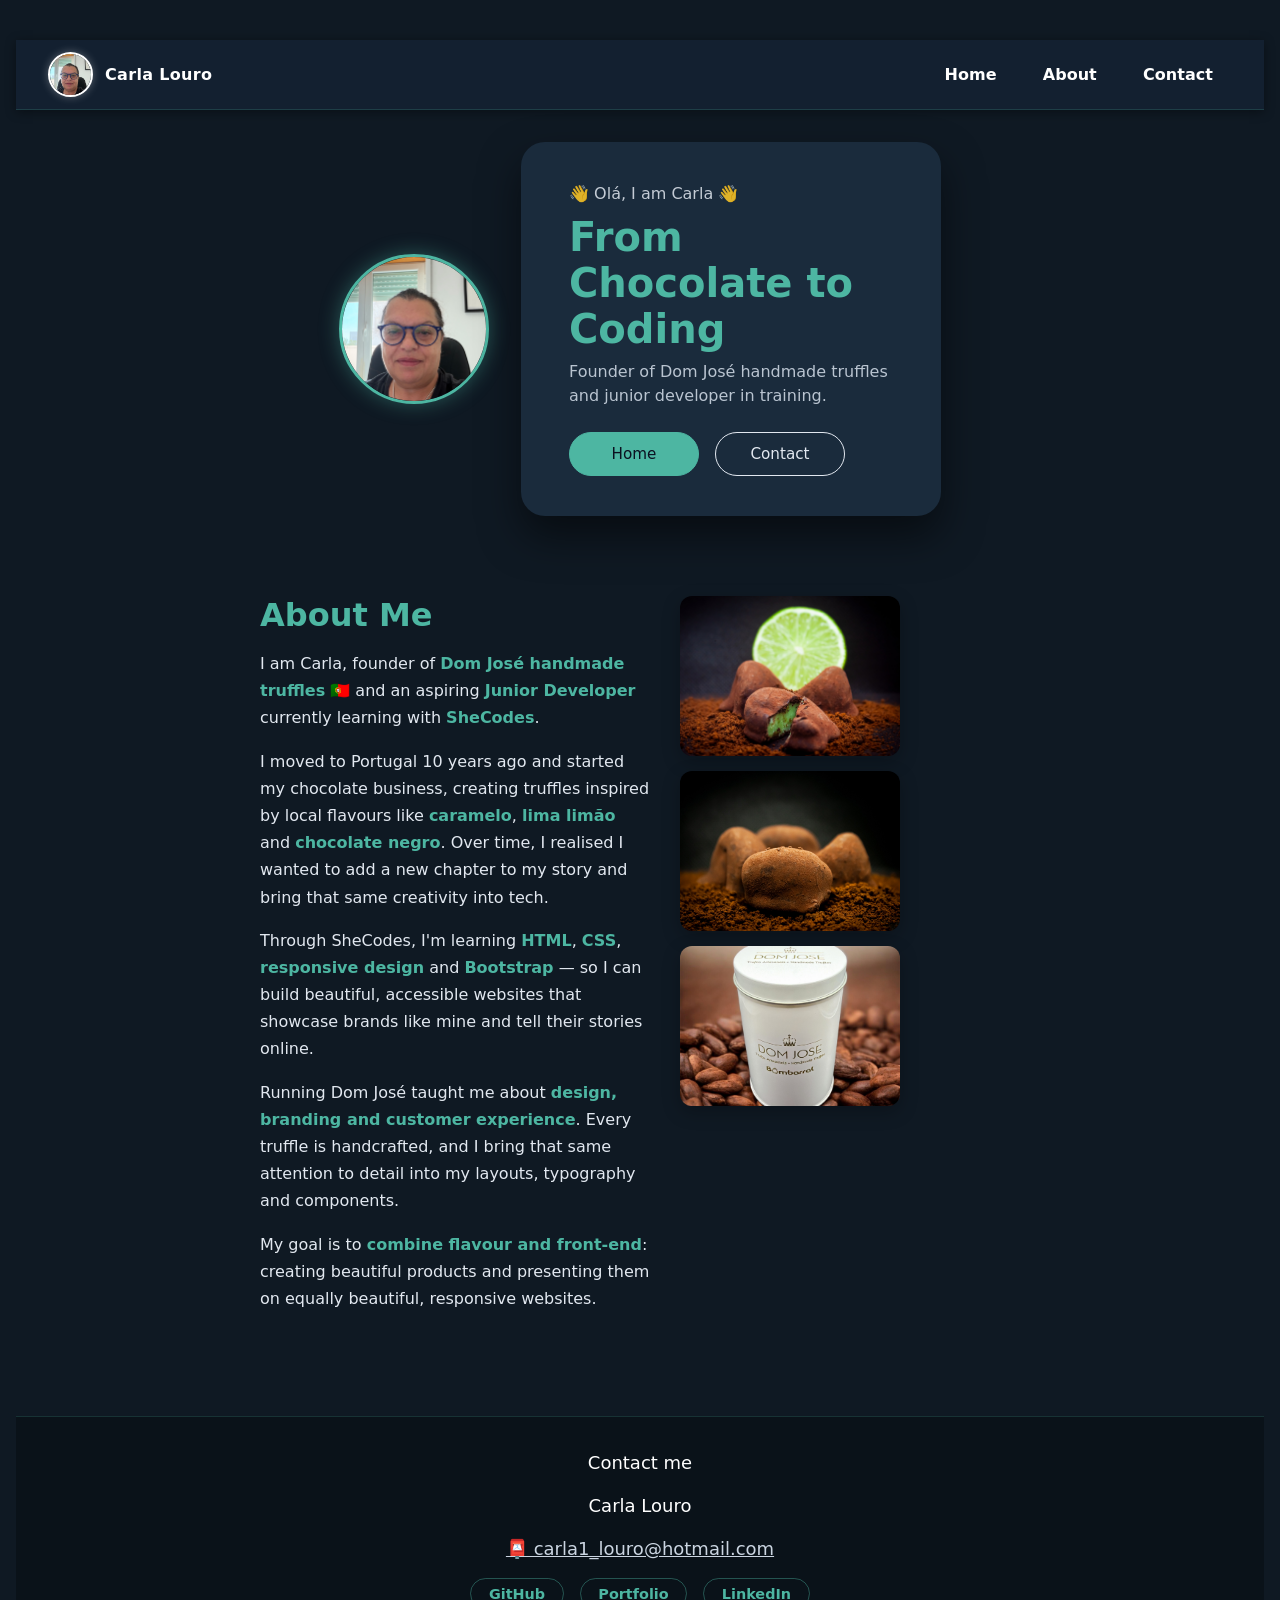
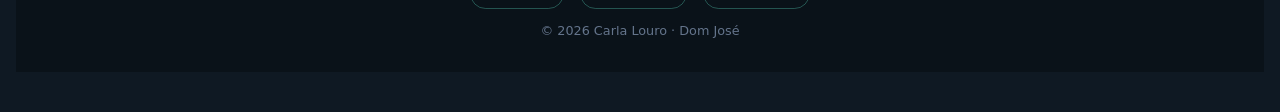
==== commit a7737cb0: "Add files via upload updated navbar and footer" ====
--- a/about.html
+++ b/about.html
@@ -1,4 +1,4 @@
-<!doctype html>
+<!DOCTYPE html>
 <html lang="en">
   <head>
     <meta charset="UTF-8" />
@@ -15,30 +15,25 @@
       property="og:description"
       content="From handmade Portuguese truffles to front-end development — the story of Carla Louro."
     />
-    <meta
-      property="og:url"
-      content="[carla-portfolio-project.vercel.appReplace Allcarla-portfolio-project.vercel.app/about.html)"
-    />
+    <meta property="og:url" content="[carla-portfolio-project.vercel.app](https://carla-portfolio-project.vercel.app/about.html)" />
     <meta property="og:type" content="website" />
-    <meta
-      property="og:image"
-      content="[carla-portfolio-project.vercel.appReplace Allcarla-portfolio-project.vercel.app/images/carla-photo.jpg)"
-    />
+    <meta property="og:image" content="[carla-portfolio-project.vercel.app](https://carla-portfolio-project.vercel.app/images/carla-photo.jpg)" />
 
-    <link
-      rel="canonical"
-      href="[carla-portfolio-project.vercel.appReplace Allcarla-portfolio-project.vercel.app/about.html)"
-    />
+    <link rel="canonical" href="[carla-portfolio-project.vercel.app](https://carla-portfolio-project.vercel.app/about.html)" />
+
     <title>About Carla | Dom José</title>
+
+    <!-- Bootstrap 5 CSS -->
     <link
       rel="stylesheet"
-      href="[cdn.jsdelivr.netReplace Allcdn.jsdelivr.net/npm/bootstrap@5.3.3/dist/css/bootstrap.min.css)"
+      href="[cdn.jsdelivr.net](https://cdn.jsdelivr.net/npm/bootstrap@5.3.3/dist/css/bootstrap.min.css)"
       integrity="sha384-QWTKZyjpPEjISv5WaRU9OFeRpok6YctnYmDr5pNlyT2bRjXh0JMhjY6hW+ALEwIH"
       crossorigin="anonymous"
     />
     <link rel="stylesheet" href="style.css" />
   </head>
   <body>
+    <!-- NAVBAR -->
     <nav id="main-nav">
       <div class="nav-profile">
         <img src="images/carla-photo.jpg" alt="Carla Louro" class="nav-photo" />
@@ -68,9 +63,9 @@
           </p>
           <div class="buttons">
             <a href="index.html" class="btn btn-primary">Home</a>
-            <a href="mailto:carla1_louro@hotmail.com" class="btn btn-secondary"
-              >Contact</a
-            >
+            <a href="mailto:carla1_louro@hotmail.com" class="btn btn-secondary">
+              Contact
+            </a>
           </div>
         </section>
       </div>
@@ -120,12 +115,12 @@
             class="img-fluid"
           />
           <img
-            src="images/caramel-truffles.jpg"
+            src="images/caramel-truffles.JPG"
             alt="Caramelo truffles by Dom José"
             class="img-fluid"
           />
           <img
-            src="images/dark-chocolate-truffles.jpg"
+            src="images/dark-chocolate-truffles.JPG"
             alt="Dark chocolate truffles by Dom José"
             class="img-fluid"
           />
@@ -133,50 +128,44 @@
       </section>
     </main>
 
-    <footer id="contact-footer">
-      <div class="container text-center">
-        <p class="mb-1">Contact me</p>
-        <p class="mb-1 fw-bold">Carla Louro</p>
-        <p class="mb-2">
-          <a
-            href="mailto:carla1_louro@hotmail.com"
-            class="text-decoration-none footer-link"
-          >
-            📮 carla1_louro@hotmail.com
-          </a>
-        </p>
-        <div class="footer-social">
-          <a
-            href="https://github.com/CL3372"
-            target="_blank"
-            rel="noopener noreferrer"
-            class="footer-social-link"
-          >
-            GitHub
-          </a>
-          <a
-            href="https://vercel.com/carla-louro-s-projects"
-            target="_blank"
-            rel="noopener noreferrer"
-            class="footer-social-link"
-          >
-            Vercel
-          </a>
-          <a
-            href="https://www..com/in/carla-louro-42b0115b/"
-            target="_blank"
-            rel="noopener noreferrer"
-            class="footer-social-link"
-          >
-            LinkedIn
-          </a>
-        </div>
-        <p class="footer-copy">© 2026 Carla Louro · Dom José</p>
-      </div>
-    </footer>
+    <!-- FOOTER -->
+   <footer>
+  <div class="container text-center">
+    <p class="mb-1">Contact me</p>
+    <p class="mb-1 fw-bold">Carla Louro</p>
+    <p class="mb-2">
+      <a
+        href="mailto:carla1_louro@hotmail.com"
+        class="footer-link text-decoration-none"
+      >
+        📮 carla1_louro@hotmail.com
+      </a>
+    </p>
+    <div class="footer-social">
+      <a
+        href="[github.com](https://github.com/CL3372)"
+        class="footer-social-link"
+        target="_blank"
+      >GitHub</a>
+      <a
+        href="[x66tv9.csb.app](https://x66tv9.csb.app)"
+        class="footer-social-link"
+        target="_blank"
+      >Portfolio</a>
+      <a
+        href="[linkedin.com](https://www.linkedin.com/in/carla-louro-42b0115b/)"
+        class="footer-social-link"
+        target="_blank"
+      >LinkedIn</a>
+    </div>
+    <p class="footer-copy">© 2026 Carla Louro · Dom José</p>
+  </div>
+</footer>
 
+
+    <!-- Bootstrap 5 JS -->
     <script
-      src="[cdn.jsdelivr.netReplace Allcdn.jsdelivr.net/npm/bootstrap@5.3.3/dist/js/bootstrap.bundle.min.js)"
+      src="[cdn.jsdelivr.net](https://cdn.jsdelivr.net/npm/bootstrap@5.3.3/dist/js/bootstrap.bundle.min.js)"
       integrity="sha384-YvpcrYf0tY3lHB60NNkmXc5s9fDVZLESaAA55NDzOxhy9GkcIdslK1eN7N6jIeHz"
       crossorigin="anonymous"
     ></script>
